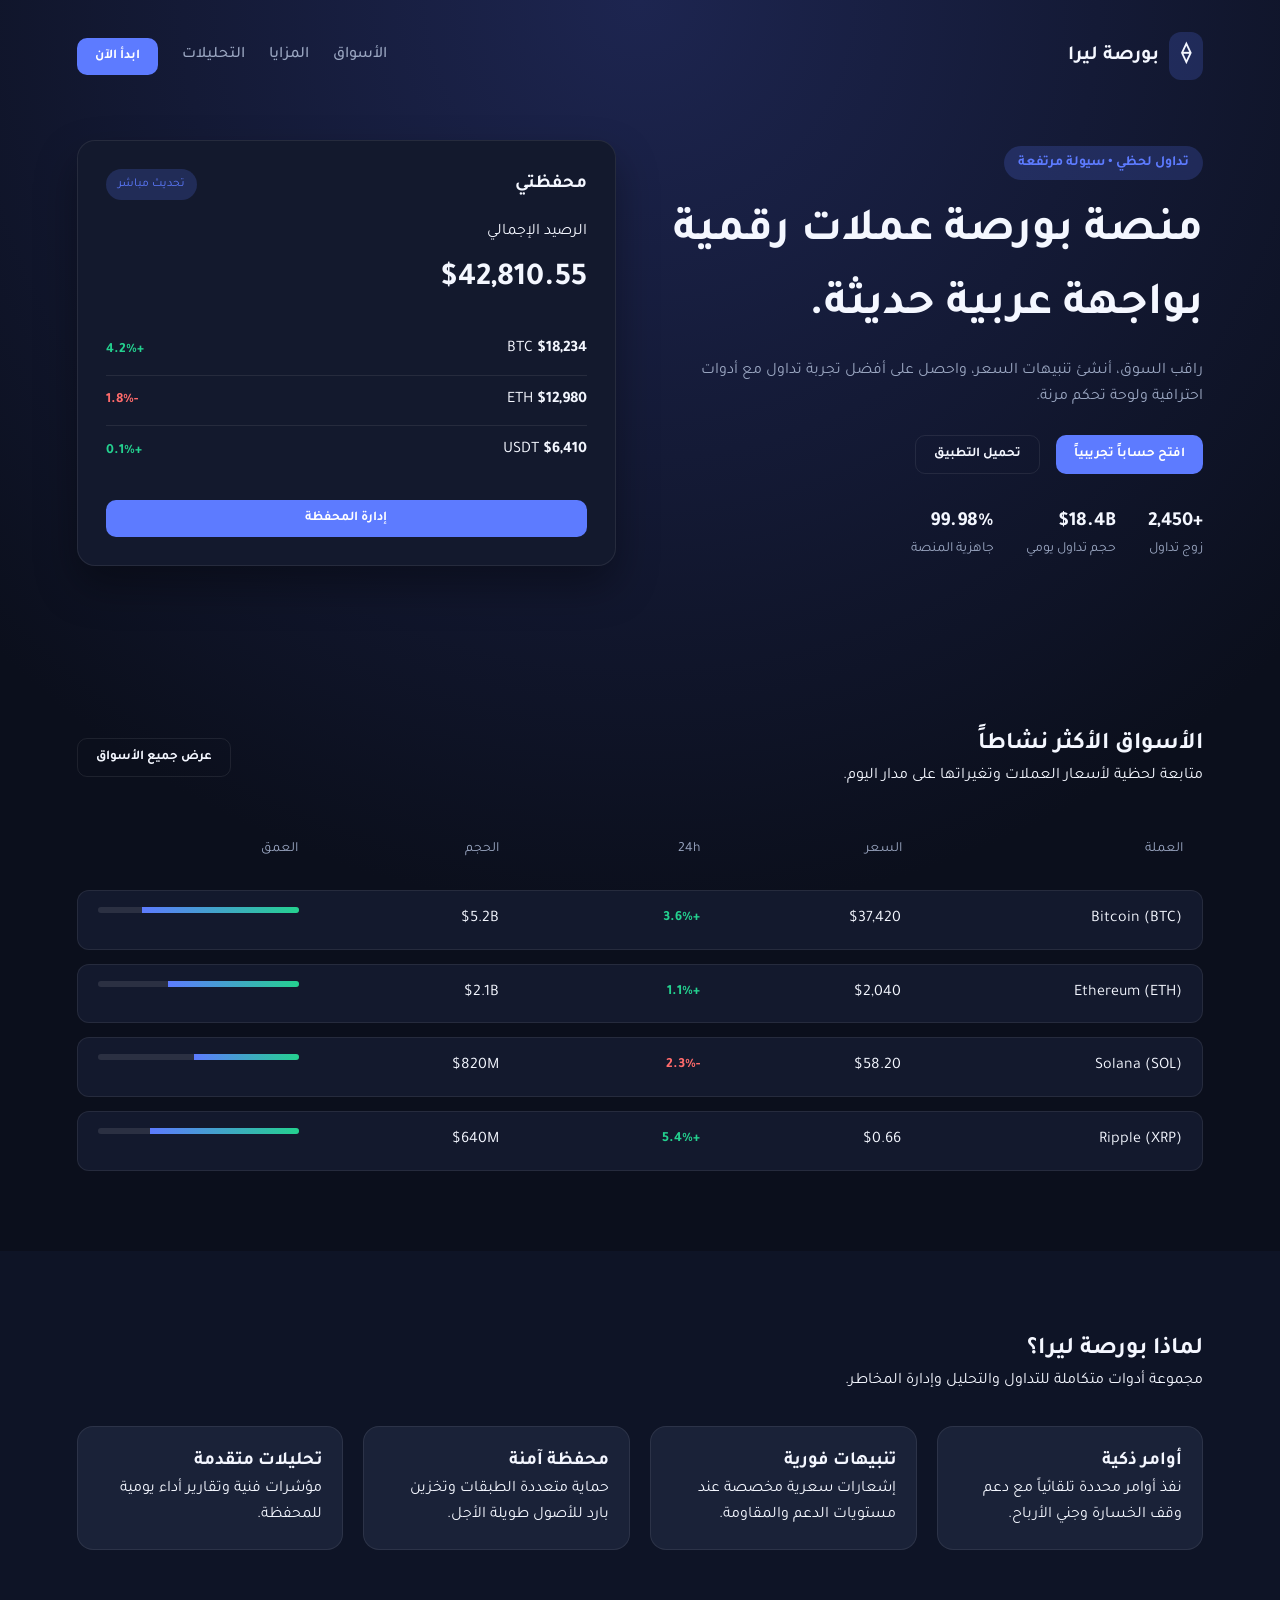
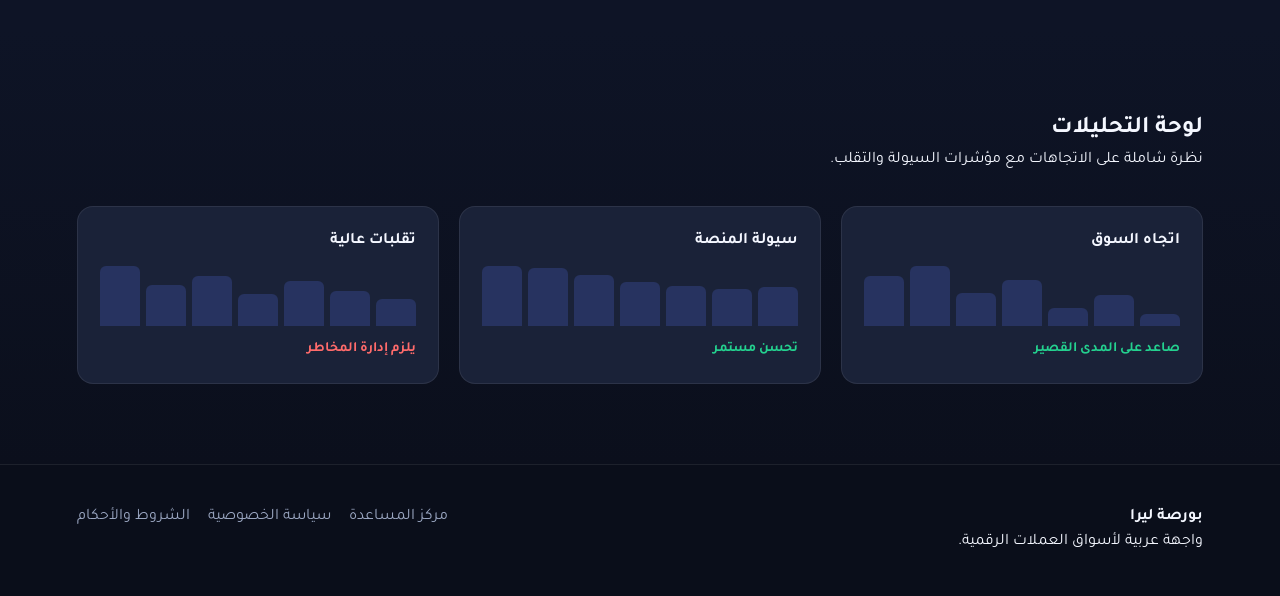
==== index.html @ a1c13f65 "Add crypto exchange landing page" ====
<!doctype html>
<html lang="ar" dir="rtl">
  <head>
    <meta charset="UTF-8" />
    <meta name="viewport" content="width=device-width, initial-scale=1.0" />
    <title>منصة بورصة العملات الرقمية</title>
    <link rel="stylesheet" href="styles.css" />
    <link rel="preconnect" href="https://fonts.googleapis.com" />
    <link rel="preconnect" href="https://fonts.gstatic.com" crossorigin />
    <link
      href="https://fonts.googleapis.com/css2?family=Tajawal:wght@400;500;700;800&display=swap"
      rel="stylesheet"
    />
  </head>
  <body>
    <header class="hero">
      <nav class="nav">
        <div class="brand">
          <span class="logo">⟠</span>
          <span>بورصة ليرا</span>
        </div>
        <div class="nav-links">
          <a href="#markets">الأسواق</a>
          <a href="#features">المزايا</a>
          <a href="#insights">التحليلات</a>
          <button class="primary">ابدأ الآن</button>
        </div>
      </nav>
      <div class="hero-content">
        <div class="hero-text">
          <span class="badge">تداول لحظي • سيولة مرتفعة</span>
          <h1>منصة بورصة عملات رقمية بواجهة عربية حديثة.</h1>
          <p>
            راقب السوق، أنشئ تنبيهات السعر، واحصل على أفضل تجربة تداول مع أدوات احترافية
            ولوحة تحكم مرنة.
          </p>
          <div class="hero-actions">
            <button class="primary">افتح حساباً تجريبياً</button>
            <button class="ghost">تحميل التطبيق</button>
          </div>
          <div class="stats">
            <div>
              <strong>+2,450</strong>
              <span>زوج تداول</span>
            </div>
            <div>
              <strong>$18.4B</strong>
              <span>حجم تداول يومي</span>
            </div>
            <div>
              <strong>99.98%</strong>
              <span>جاهزية المنصة</span>
            </div>
          </div>
        </div>
        <div class="hero-card">
          <div class="card-header">
            <h3>محفظتي</h3>
            <span class="pill">تحديث مباشر</span>
          </div>
          <div class="balance">
            <span>الرصيد الإجمالي</span>
            <h2>$42,810.55</h2>
          </div>
          <div class="asset">
            <div>
              <span>BTC</span>
              <strong>$18,234</strong>
            </div>
            <span class="trend up">+4.2%</span>
          </div>
          <div class="asset">
            <div>
              <span>ETH</span>
              <strong>$12,980</strong>
            </div>
            <span class="trend down">-1.8%</span>
          </div>
          <div class="asset">
            <div>
              <span>USDT</span>
              <strong>$6,410</strong>
            </div>
            <span class="trend up">+0.1%</span>
          </div>
          <button class="primary full">إدارة المحفظة</button>
        </div>
      </div>
    </header>

    <main>
      <section id="markets" class="section">
        <div class="section-header">
          <div>
            <h2>الأسواق الأكثر نشاطاً</h2>
            <p>متابعة لحظية لأسعار العملات وتغيراتها على مدار اليوم.</p>
          </div>
          <button class="ghost">عرض جميع الأسواق</button>
        </div>
        <div class="market-table">
          <div class="table-row head">
            <span>العملة</span>
            <span>السعر</span>
            <span>24h</span>
            <span>الحجم</span>
            <span>العمق</span>
          </div>
          <div class="table-row">
            <span>Bitcoin (BTC)</span>
            <span>$37,420</span>
            <span class="trend up">+3.6%</span>
            <span>$5.2B</span>
            <span>
              <div class="depth-bar"><div style="width: 78%"></div></div>
            </span>
          </div>
          <div class="table-row">
            <span>Ethereum (ETH)</span>
            <span>$2,040</span>
            <span class="trend up">+1.1%</span>
            <span>$2.1B</span>
            <span>
              <div class="depth-bar"><div style="width: 65%"></div></div>
            </span>
          </div>
          <div class="table-row">
            <span>Solana (SOL)</span>
            <span>$58.20</span>
            <span class="trend down">-2.3%</span>
            <span>$820M</span>
            <span>
              <div class="depth-bar"><div style="width: 52%"></div></div>
            </span>
          </div>
          <div class="table-row">
            <span>Ripple (XRP)</span>
            <span>$0.66</span>
            <span class="trend up">+5.4%</span>
            <span>$640M</span>
            <span>
              <div class="depth-bar"><div style="width: 74%"></div></div>
            </span>
          </div>
        </div>
      </section>

      <section id="features" class="section features">
        <div>
          <h2>لماذا بورصة ليرا؟</h2>
          <p>مجموعة أدوات متكاملة للتداول والتحليل وإدارة المخاطر.</p>
        </div>
        <div class="feature-grid">
          <div class="feature-card">
            <h3>أوامر ذكية</h3>
            <p>نفذ أوامر محددة تلقائياً مع دعم وقف الخسارة وجني الأرباح.</p>
          </div>
          <div class="feature-card">
            <h3>تنبيهات فورية</h3>
            <p>إشعارات سعرية مخصصة عند مستويات الدعم والمقاومة.</p>
          </div>
          <div class="feature-card">
            <h3>محفظة آمنة</h3>
            <p>حماية متعددة الطبقات وتخزين بارد للأصول طويلة الأجل.</p>
          </div>
          <div class="feature-card">
            <h3>تحليلات متقدمة</h3>
            <p>مؤشرات فنية وتقارير أداء يومية للمحفظة.</p>
          </div>
        </div>
      </section>

      <section id="insights" class="section insights">
        <div>
          <h2>لوحة التحليلات</h2>
          <p>نظرة شاملة على الاتجاهات مع مؤشرات السيولة والتقلب.</p>
        </div>
        <div class="insight-grid">
          <div class="insight-card">
            <h4>اتجاه السوق</h4>
            <div class="sparkline" data-values="12,30,18,45,32,58,49"></div>
            <span class="trend up">صاعد على المدى القصير</span>
          </div>
          <div class="insight-card">
            <h4>سيولة المنصة</h4>
            <div class="sparkline" data-values="40,38,42,46,53,60,62"></div>
            <span class="trend up">تحسن مستمر</span>
          </div>
          <div class="insight-card">
            <h4>تقلبات عالية</h4>
            <div class="sparkline" data-values="22,28,36,26,40,33,48"></div>
            <span class="trend down">يلزم إدارة المخاطر</span>
          </div>
        </div>
      </section>
    </main>

    <footer class="footer">
      <div>
        <strong>بورصة ليرا</strong>
        <p>واجهة عربية لأسواق العملات الرقمية.</p>
      </div>
      <div class="footer-links">
        <a href="#">مركز المساعدة</a>
        <a href="#">سياسة الخصوصية</a>
        <a href="#">الشروط والأحكام</a>
      </div>
    </footer>

    <script src="app.js"></script>
  </body>
</html>
---- styles.css ----
:root {
  color-scheme: light;
  --bg: #0b0f1c;
  --surface: #13192d;
  --card: #1a2238;
  --text: #f4f7ff;
  --muted: #9aa6c1;
  --accent: #5d7bff;
  --accent-soft: rgba(93, 123, 255, 0.2);
  --success: #24d18f;
  --danger: #ff6b6b;
  --border: rgba(255, 255, 255, 0.08);
}

* {
  box-sizing: border-box;
  margin: 0;
  padding: 0;
  font-family: "Tajawal", sans-serif;
}

body {
  background: radial-gradient(circle at top, #1d2550 0%, var(--bg) 40%);
  color: var(--text);
  line-height: 1.6;
}

a {
  color: inherit;
  text-decoration: none;
}

.hero {
  padding: 32px 6vw 80px;
}

.nav {
  display: flex;
  justify-content: space-between;
  align-items: center;
  margin-bottom: 60px;
}

.brand {
  display: flex;
  align-items: center;
  gap: 10px;
  font-weight: 700;
  font-size: 20px;
}

.logo {
  background: var(--accent-soft);
  padding: 8px 12px;
  border-radius: 12px;
}

.nav-links {
  display: flex;
  align-items: center;
  gap: 24px;
  font-weight: 500;
}

.nav-links a {
  color: var(--muted);
}

.primary,
.ghost {
  border: none;
  padding: 10px 18px;
  border-radius: 10px;
  font-weight: 600;
  cursor: pointer;
}

.primary {
  background: var(--accent);
  color: white;
}

.ghost {
  background: transparent;
  color: var(--text);
  border: 1px solid var(--border);
}

.hero-content {
  display: grid;
  grid-template-columns: repeat(auto-fit, minmax(280px, 1fr));
  gap: 48px;
  align-items: center;
}

.hero-text h1 {
  font-size: clamp(28px, 4vw, 46px);
  margin: 16px 0;
}

.hero-text p {
  color: var(--muted);
  margin-bottom: 24px;
}

.badge {
  display: inline-flex;
  padding: 6px 14px;
  border-radius: 999px;
  background: var(--accent-soft);
  color: var(--accent);
  font-weight: 600;
  font-size: 14px;
}

.hero-actions {
  display: flex;
  gap: 16px;
  flex-wrap: wrap;
}

.stats {
  margin-top: 32px;
  display: flex;
  gap: 32px;
  flex-wrap: wrap;
}

.stats div {
  display: flex;
  flex-direction: column;
}

.stats strong {
  font-size: 20px;
}

.stats span {
  color: var(--muted);
  font-size: 14px;
}

.hero-card {
  background: var(--surface);
  padding: 28px;
  border-radius: 18px;
  box-shadow: 0 20px 40px rgba(0, 0, 0, 0.35);
  border: 1px solid var(--border);
}

.card-header {
  display: flex;
  justify-content: space-between;
  align-items: center;
  margin-bottom: 20px;
}

.pill {
  background: var(--accent-soft);
  color: var(--accent);
  padding: 6px 12px;
  border-radius: 999px;
  font-size: 12px;
}

.balance h2 {
  margin: 8px 0 20px;
  font-size: 32px;
}

.asset {
  display: flex;
  justify-content: space-between;
  align-items: center;
  padding: 12px 0;
  border-bottom: 1px solid var(--border);
}

.asset:last-of-type {
  border-bottom: none;
  margin-bottom: 16px;
}

.trend {
  font-weight: 600;
  font-size: 14px;
}

.trend.up {
  color: var(--success);
}

.trend.down {
  color: var(--danger);
}

.full {
  width: 100%;
  margin-top: 8px;
}

.section {
  padding: 80px 6vw;
}

.section-header {
  display: flex;
  justify-content: space-between;
  align-items: center;
  gap: 24px;
  margin-bottom: 32px;
  flex-wrap: wrap;
}

.market-table {
  display: flex;
  flex-direction: column;
  gap: 14px;
}

.table-row {
  display: grid;
  grid-template-columns: 1.4fr repeat(4, 1fr);
  padding: 16px 20px;
  border-radius: 12px;
  background: var(--surface);
  border: 1px solid var(--border);
}

.table-row.head {
  background: transparent;
  border: none;
  color: var(--muted);
  font-size: 14px;
}

.depth-bar {
  width: 100%;
  height: 6px;
  background: rgba(255, 255, 255, 0.1);
  border-radius: 999px;
  overflow: hidden;
}

.depth-bar div {
  height: 100%;
  background: linear-gradient(90deg, var(--accent), #24d18f);
}

.features {
  background: #0e1426;
}

.feature-grid {
  display: grid;
  grid-template-columns: repeat(auto-fit, minmax(220px, 1fr));
  gap: 20px;
  margin-top: 32px;
}

.feature-card {
  background: var(--card);
  padding: 20px;
  border-radius: 16px;
  border: 1px solid var(--border);
}

.insights {
  background: linear-gradient(180deg, #0e1426 0%, #0b0f1c 100%);
}

.insight-grid {
  display: grid;
  grid-template-columns: repeat(auto-fit, minmax(220px, 1fr));
  gap: 20px;
  margin-top: 32px;
}

.insight-card {
  background: var(--card);
  padding: 22px;
  border-radius: 16px;
  border: 1px solid var(--border);
  display: flex;
  flex-direction: column;
  gap: 12px;
}

.sparkline {
  display: flex;
  align-items: flex-end;
  gap: 6px;
  height: 60px;
}

.sparkline span {
  flex: 1;
  border-radius: 6px 6px 0 0;
  background: var(--accent-soft);
}

.footer {
  padding: 40px 6vw;
  border-top: 1px solid var(--border);
  display: flex;
  justify-content: space-between;
  flex-wrap: wrap;
  gap: 24px;
  background: #0a0e1a;
}

.footer-links {
  display: flex;
  gap: 18px;
  color: var(--muted);
}

@media (max-width: 768px) {
  .nav {
    flex-direction: column;
    gap: 20px;
  }

  .nav-links {
    flex-wrap: wrap;
    justify-content: center;
  }

  .table-row {
    grid-template-columns: 1.2fr 1fr 0.8fr;
    row-gap: 8px;
  }

  .table-row span:nth-child(4),
  .table-row span:nth-child(5) {
    display: none;
  }
}
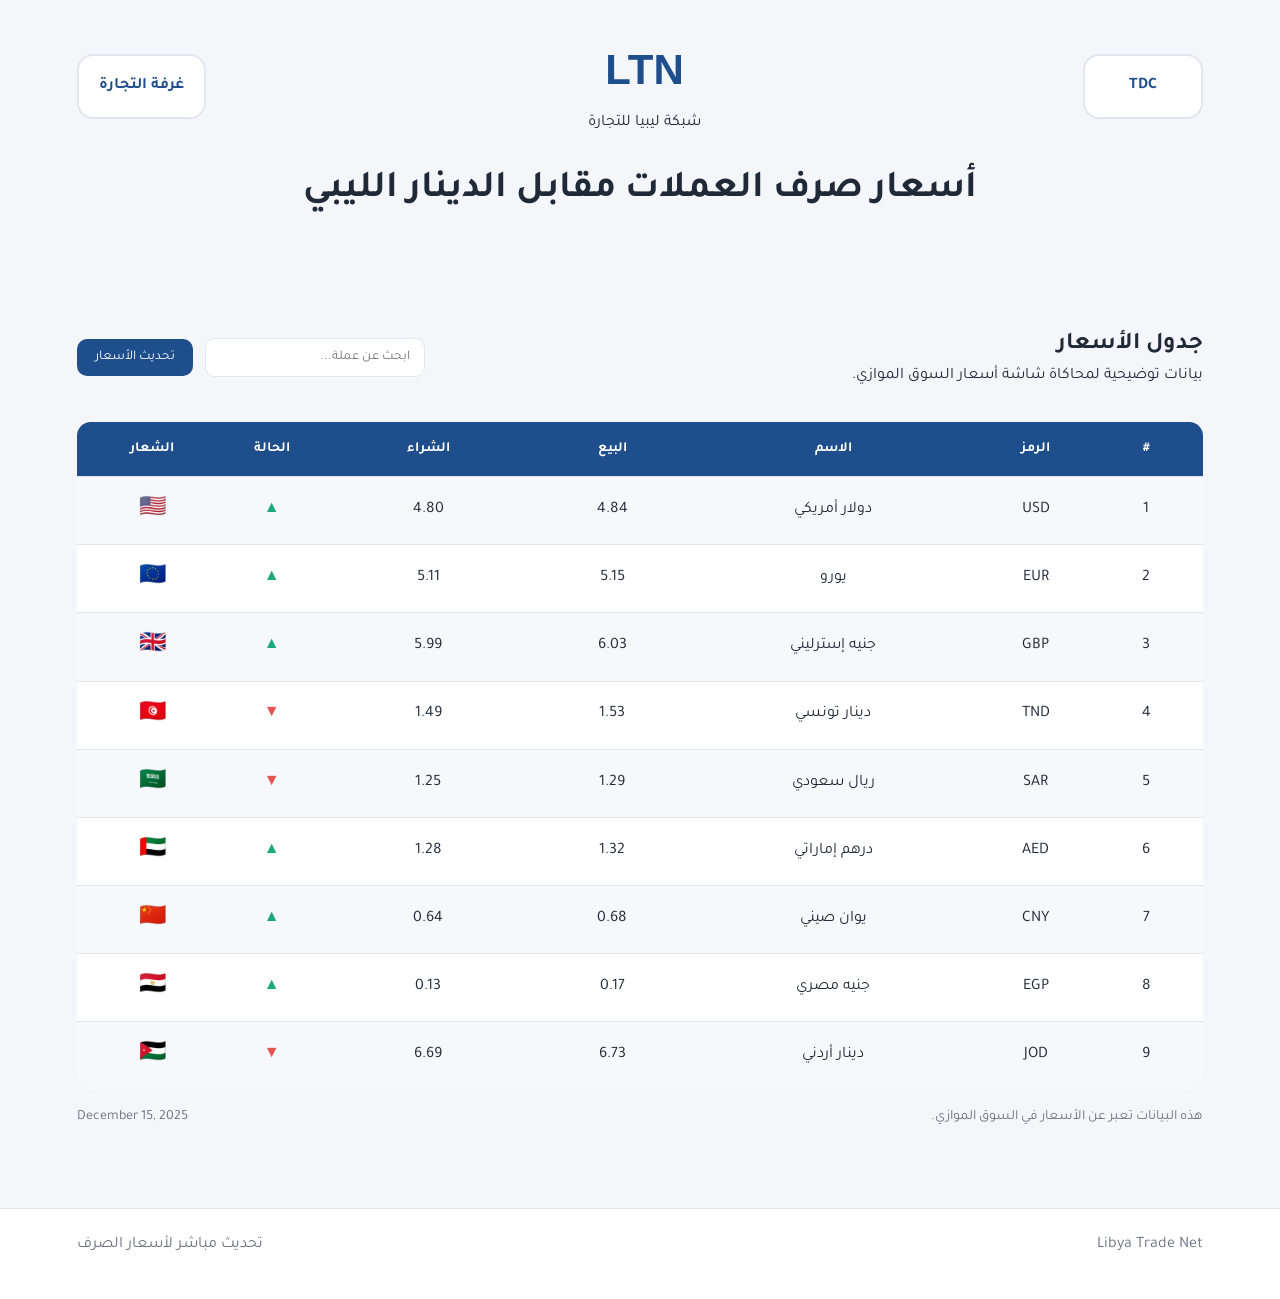
==== commit 35bc4791: "Restyle FX table to match reference layout" ====
--- a/index.html
+++ b/index.html
@@ -3,7 +3,7 @@
   <head>
     <meta charset="UTF-8" />
     <meta name="viewport" content="width=device-width, initial-scale=1.0" />
-    <title>منصة بورصة العملات الرقمية</title>
+    <title>أسعار صرف العملات مقابل الدينار الليبي</title>
     <link rel="stylesheet" href="styles.css" />
     <link rel="preconnect" href="https://fonts.googleapis.com" />
     <link rel="preconnect" href="https://fonts.gstatic.com" crossorigin />
@@ -14,196 +14,131 @@
   </head>
   <body>
     <header class="hero">
-      <nav class="nav">
-        <div class="brand">
-          <span class="logo">⟠</span>
-          <span>بورصة ليرا</span>
+      <div class="brand-row">
+        <div class="brand-logo">TDC</div>
+        <div class="brand-center">
+          <div class="brand-mark">LTN</div>
+          <span>شبكة ليبيا للتجارة</span>
         </div>
-        <div class="nav-links">
-          <a href="#markets">الأسواق</a>
-          <a href="#features">المزايا</a>
-          <a href="#insights">التحليلات</a>
-          <button class="primary">ابدأ الآن</button>
-        </div>
-      </nav>
-      <div class="hero-content">
-        <div class="hero-text">
-          <span class="badge">تداول لحظي • سيولة مرتفعة</span>
-          <h1>منصة بورصة عملات رقمية بواجهة عربية حديثة.</h1>
-          <p>
-            راقب السوق، أنشئ تنبيهات السعر، واحصل على أفضل تجربة تداول مع أدوات احترافية
-            ولوحة تحكم مرنة.
-          </p>
-          <div class="hero-actions">
-            <button class="primary">افتح حساباً تجريبياً</button>
-            <button class="ghost">تحميل التطبيق</button>
-          </div>
-          <div class="stats">
-            <div>
-              <strong>+2,450</strong>
-              <span>زوج تداول</span>
-            </div>
-            <div>
-              <strong>$18.4B</strong>
-              <span>حجم تداول يومي</span>
-            </div>
-            <div>
-              <strong>99.98%</strong>
-              <span>جاهزية المنصة</span>
-            </div>
-          </div>
-        </div>
-        <div class="hero-card">
-          <div class="card-header">
-            <h3>محفظتي</h3>
-            <span class="pill">تحديث مباشر</span>
-          </div>
-          <div class="balance">
-            <span>الرصيد الإجمالي</span>
-            <h2>$42,810.55</h2>
-          </div>
-          <div class="asset">
-            <div>
-              <span>BTC</span>
-              <strong>$18,234</strong>
-            </div>
-            <span class="trend up">+4.2%</span>
-          </div>
-          <div class="asset">
-            <div>
-              <span>ETH</span>
-              <strong>$12,980</strong>
-            </div>
-            <span class="trend down">-1.8%</span>
-          </div>
-          <div class="asset">
-            <div>
-              <span>USDT</span>
-              <strong>$6,410</strong>
-            </div>
-            <span class="trend up">+0.1%</span>
-          </div>
-          <button class="primary full">إدارة المحفظة</button>
-        </div>
+        <div class="brand-seal">غرفة التجارة</div>
       </div>
+      <h1>أسعار صرف العملات مقابل الدينار الليبي</h1>
     </header>
 
     <main>
       <section id="markets" class="section">
         <div class="section-header">
           <div>
-            <h2>الأسواق الأكثر نشاطاً</h2>
-            <p>متابعة لحظية لأسعار العملات وتغيراتها على مدار اليوم.</p>
+            <h2>جدول الأسعار</h2>
+            <p>بيانات توضيحية لمحاكاة شاشة أسعار السوق الموازي.</p>
           </div>
-          <button class="ghost">عرض جميع الأسواق</button>
-        </div>
-        <div class="market-table">
-          <div class="table-row head">
-            <span>العملة</span>
-            <span>السعر</span>
-            <span>24h</span>
-            <span>الحجم</span>
-            <span>العمق</span>
-          </div>
-          <div class="table-row">
-            <span>Bitcoin (BTC)</span>
-            <span>$37,420</span>
-            <span class="trend up">+3.6%</span>
-            <span>$5.2B</span>
-            <span>
-              <div class="depth-bar"><div style="width: 78%"></div></div>
-            </span>
-          </div>
-          <div class="table-row">
-            <span>Ethereum (ETH)</span>
-            <span>$2,040</span>
-            <span class="trend up">+1.1%</span>
-            <span>$2.1B</span>
-            <span>
-              <div class="depth-bar"><div style="width: 65%"></div></div>
-            </span>
-          </div>
-          <div class="table-row">
-            <span>Solana (SOL)</span>
-            <span>$58.20</span>
-            <span class="trend down">-2.3%</span>
-            <span>$820M</span>
-            <span>
-              <div class="depth-bar"><div style="width: 52%"></div></div>
-            </span>
-          </div>
-          <div class="table-row">
-            <span>Ripple (XRP)</span>
-            <span>$0.66</span>
-            <span class="trend up">+5.4%</span>
-            <span>$640M</span>
-            <span>
-              <div class="depth-bar"><div style="width: 74%"></div></div>
-            </span>
+          <div class="controls">
+            <input id="rateSearch" type="search" placeholder="ابحث عن عملة..." />
+            <button id="refreshRates" class="ghost">تحديث الأسعار</button>
           </div>
         </div>
-      </section>
-
-      <section id="features" class="section features">
-        <div>
-          <h2>لماذا بورصة ليرا؟</h2>
-          <p>مجموعة أدوات متكاملة للتداول والتحليل وإدارة المخاطر.</p>
-        </div>
-        <div class="feature-grid">
-          <div class="feature-card">
-            <h3>أوامر ذكية</h3>
-            <p>نفذ أوامر محددة تلقائياً مع دعم وقف الخسارة وجني الأرباح.</p>
+        <div class="market-table" id="rateTable">
+          <div class="table-row head">
+            <span>#</span>
+            <span>الرمز</span>
+            <span>الاسم</span>
+            <span>البيع</span>
+            <span>الشراء</span>
+            <span>الحالة</span>
+            <span>الشعار</span>
           </div>
-          <div class="feature-card">
-            <h3>تنبيهات فورية</h3>
-            <p>إشعارات سعرية مخصصة عند مستويات الدعم والمقاومة.</p>
+          <div class="table-row rate-row" data-code="USD">
+            <span>1</span>
+            <span>USD</span>
+            <span>دولار أمريكي</span>
+            <span class="ask">4.84</span>
+            <span class="bid">4.80</span>
+            <span class="trend up">▲</span>
+            <span class="flag">🇺🇸</span>
           </div>
-          <div class="feature-card">
-            <h3>محفظة آمنة</h3>
-            <p>حماية متعددة الطبقات وتخزين بارد للأصول طويلة الأجل.</p>
+          <div class="table-row rate-row" data-code="EUR">
+            <span>2</span>
+            <span>EUR</span>
+            <span>يورو</span>
+            <span class="ask">5.18</span>
+            <span class="bid">5.12</span>
+            <span class="trend down">▼</span>
+            <span class="flag">🇪🇺</span>
           </div>
-          <div class="feature-card">
-            <h3>تحليلات متقدمة</h3>
-            <p>مؤشرات فنية وتقارير أداء يومية للمحفظة.</p>
+          <div class="table-row rate-row" data-code="GBP">
+            <span>3</span>
+            <span>GBP</span>
+            <span>جنيه إسترليني</span>
+            <span class="ask">6.05</span>
+            <span class="bid">5.98</span>
+            <span class="trend down">▼</span>
+            <span class="flag">🇬🇧</span>
+          </div>
+          <div class="table-row rate-row" data-code="TND">
+            <span>4</span>
+            <span>TND</span>
+            <span>دينار تونسي</span>
+            <span class="ask">1.53</span>
+            <span class="bid">1.51</span>
+            <span class="trend stable">—</span>
+            <span class="flag">🇹🇳</span>
+          </div>
+          <div class="table-row rate-row" data-code="SAR">
+            <span>5</span>
+            <span>SAR</span>
+            <span>ريال سعودي</span>
+            <span class="ask">1.29</span>
+            <span class="bid">1.27</span>
+            <span class="trend up">▲</span>
+            <span class="flag">🇸🇦</span>
+          </div>
+          <div class="table-row rate-row" data-code="AED">
+            <span>6</span>
+            <span>AED</span>
+            <span>درهم إماراتي</span>
+            <span class="ask">1.32</span>
+            <span class="bid">1.30</span>
+            <span class="trend down">▼</span>
+            <span class="flag">🇦🇪</span>
+          </div>
+          <div class="table-row rate-row" data-code="CNY">
+            <span>7</span>
+            <span>CNY</span>
+            <span>يوان صيني</span>
+            <span class="ask">0.68</span>
+            <span class="bid">0.66</span>
+            <span class="trend up">▲</span>
+            <span class="flag">🇨🇳</span>
+          </div>
+          <div class="table-row rate-row" data-code="EGP">
+            <span>8</span>
+            <span>EGP</span>
+            <span>جنيه مصري</span>
+            <span class="ask">0.16</span>
+            <span class="bid">0.15</span>
+            <span class="trend down">▼</span>
+            <span class="flag">🇪🇬</span>
+          </div>
+          <div class="table-row rate-row" data-code="JOD">
+            <span>9</span>
+            <span>JOD</span>
+            <span>دينار أردني</span>
+            <span class="ask">6.84</span>
+            <span class="bid">6.75</span>
+            <span class="trend stable">—</span>
+            <span class="flag">🇯🇴</span>
           </div>
         </div>
-      </section>
-
-      <section id="insights" class="section insights">
-        <div>
-          <h2>لوحة التحليلات</h2>
-          <p>نظرة شاملة على الاتجاهات مع مؤشرات السيولة والتقلب.</p>
-        </div>
-        <div class="insight-grid">
-          <div class="insight-card">
-            <h4>اتجاه السوق</h4>
-            <div class="sparkline" data-values="12,30,18,45,32,58,49"></div>
-            <span class="trend up">صاعد على المدى القصير</span>
-          </div>
-          <div class="insight-card">
-            <h4>سيولة المنصة</h4>
-            <div class="sparkline" data-values="40,38,42,46,53,60,62"></div>
-            <span class="trend up">تحسن مستمر</span>
-          </div>
-          <div class="insight-card">
-            <h4>تقلبات عالية</h4>
-            <div class="sparkline" data-values="22,28,36,26,40,33,48"></div>
-            <span class="trend down">يلزم إدارة المخاطر</span>
-          </div>
+        <div class="table-footer">
+          <span>هذه البيانات تعبر عن الأسعار في السوق الموازي.</span>
+          <span class="date">December 15, 2025</span>
         </div>
       </section>
     </main>
 
     <footer class="footer">
-      <div>
-        <strong>بورصة ليرا</strong>
-        <p>واجهة عربية لأسواق العملات الرقمية.</p>
-      </div>
-      <div class="footer-links">
-        <a href="#">مركز المساعدة</a>
-        <a href="#">سياسة الخصوصية</a>
-        <a href="#">الشروط والأحكام</a>
-      </div>
+      <span>Libya Trade Net</span>
+      <span>تحديث مباشر لأسعار الصرف</span>
     </footer>
 
     <script src="app.js"></script>
--- a/styles.css
+++ b/styles.css
@@ -1,15 +1,15 @@
-:root {
+ :root {
   color-scheme: light;
-  --bg: #0b0f1c;
-  --surface: #13192d;
-  --card: #1a2238;
-  --text: #f4f7ff;
-  --muted: #9aa6c1;
-  --accent: #5d7bff;
-  --accent-soft: rgba(93, 123, 255, 0.2);
-  --success: #24d18f;
-  --danger: #ff6b6b;
-  --border: rgba(255, 255, 255, 0.08);
+  --bg: #f4f6fa;
+  --surface: #ffffff;
+  --card: #f0f2f6;
+  --text: #1f2937;
+  --muted: #6b7280;
+  --accent: #1f4e8c;
+  --accent-soft: #e6ecf5;
+  --success: #1ea97c;
+  --danger: #e55353;
+  --border: #e3e6ee;
 }
 
 * {
@@ -20,7 +20,7 @@
 }
 
 body {
-  background: radial-gradient(circle at top, #1d2550 0%, var(--bg) 40%);
+  background: var(--bg);
   color: var(--text);
   line-height: 1.6;
 }
@@ -31,308 +31,175 @@
 }
 
 .hero {
-  padding: 32px 6vw 80px;
-}
-
-.nav {
-  display: flex;
-  justify-content: space-between;
-  align-items: center;
-  margin-bottom: 60px;
-}
-
-.brand {
-  display: flex;
-  align-items: center;
-  gap: 10px;
+  padding: 36px 6vw 24px;
+  text-align: center;
+}
+
+.brand-row {
+  display: flex;
+  justify-content: space-between;
+  align-items: center;
+  gap: 16px;
+  margin-bottom: 24px;
+}
+
+.brand-logo,
+.brand-seal {
+  background: var(--surface);
+  border: 2px solid var(--border);
+  padding: 18px 20px;
+  border-radius: 16px;
   font-weight: 700;
-  font-size: 20px;
-}
-
-.logo {
-  background: var(--accent-soft);
-  padding: 8px 12px;
-  border-radius: 12px;
-}
-
-.nav-links {
-  display: flex;
+  color: var(--accent);
+  min-width: 120px;
+}
+
+.brand-center {
+  display: flex;
+  flex-direction: column;
+  align-items: center;
+  gap: 8px;
+}
+
+.brand-mark {
+  font-size: 42px;
+  font-weight: 800;
+  color: var(--accent);
+}
+
+.hero h1 {
+  font-size: clamp(26px, 3.5vw, 38px);
+  margin-top: 12px;
+}
+
+.section {
+  padding: 80px 6vw;
+}
+
+.section-header {
+  display: flex;
+  justify-content: space-between;
   align-items: center;
   gap: 24px;
-  font-weight: 500;
-}
-
-.nav-links a {
-  color: var(--muted);
-}
-
-.primary,
+  margin-bottom: 32px;
+  flex-wrap: wrap;
+}
+
+.controls {
+  display: flex;
+  gap: 12px;
+  flex-wrap: wrap;
+  align-items: center;
+}
+
+.controls input {
+  background: var(--surface);
+  border: 1px solid var(--border);
+  color: var(--text);
+  padding: 10px 14px;
+  border-radius: 10px;
+  min-width: 220px;
+}
+
 .ghost {
+  background: var(--accent);
+  color: #fff;
   border: none;
   padding: 10px 18px;
   border-radius: 10px;
-  font-weight: 600;
   cursor: pointer;
 }
 
-.primary {
+.market-table {
+  display: grid;
+  gap: 1px;
+  background: var(--border);
+  border-radius: 14px;
+  overflow: hidden;
+}
+
+.table-row {
+  display: grid;
+  grid-template-columns: 0.4fr 0.8fr 1.4fr 1fr 1fr 0.7fr 0.6fr;
+  padding: 16px 20px;
+  background: var(--surface);
+  align-items: center;
+  text-align: center;
+}
+
+.rate-row {
+  transition: background 0.2s ease;
+}
+
+.rate-row:nth-child(even) {
+  background: #f7f8fb;
+}
+
+.rate-row.updated {
+  background: #eef6ff;
+}
+
+.table-row.head {
   background: var(--accent);
-  color: white;
-}
-
-.ghost {
-  background: transparent;
-  color: var(--text);
-  border: 1px solid var(--border);
-}
-
-.hero-content {
-  display: grid;
-  grid-template-columns: repeat(auto-fit, minmax(280px, 1fr));
-  gap: 48px;
-  align-items: center;
-}
-
-.hero-text h1 {
-  font-size: clamp(28px, 4vw, 46px);
-  margin: 16px 0;
-}
-
-.hero-text p {
-  color: var(--muted);
-  margin-bottom: 24px;
-}
-
-.badge {
-  display: inline-flex;
-  padding: 6px 14px;
-  border-radius: 999px;
-  background: var(--accent-soft);
-  color: var(--accent);
+  color: #fff;
   font-weight: 600;
   font-size: 14px;
 }
 
-.hero-actions {
-  display: flex;
-  gap: 16px;
-  flex-wrap: wrap;
-}
-
-.stats {
-  margin-top: 32px;
-  display: flex;
-  gap: 32px;
-  flex-wrap: wrap;
-}
-
-.stats div {
-  display: flex;
-  flex-direction: column;
-}
-
-.stats strong {
-  font-size: 20px;
-}
-
-.stats span {
+.flag {
+  font-size: 22px;
+}
+
+.trend {
+  font-weight: 700;
+}
+
+.trend.up {
+  color: var(--success);
+}
+
+.trend.down {
+  color: var(--danger);
+}
+
+.trend.stable {
+  color: var(--muted);
+}
+
+.table-footer {
+  display: flex;
+  justify-content: space-between;
+  align-items: center;
+  margin-top: 16px;
   color: var(--muted);
   font-size: 14px;
 }
 
-.hero-card {
-  background: var(--surface);
-  padding: 28px;
-  border-radius: 18px;
-  box-shadow: 0 20px 40px rgba(0, 0, 0, 0.35);
-  border: 1px solid var(--border);
-}
-
-.card-header {
-  display: flex;
-  justify-content: space-between;
-  align-items: center;
-  margin-bottom: 20px;
-}
-
-.pill {
-  background: var(--accent-soft);
-  color: var(--accent);
-  padding: 6px 12px;
-  border-radius: 999px;
-  font-size: 12px;
-}
-
-.balance h2 {
-  margin: 8px 0 20px;
-  font-size: 32px;
-}
-
-.asset {
-  display: flex;
-  justify-content: space-between;
-  align-items: center;
-  padding: 12px 0;
-  border-bottom: 1px solid var(--border);
-}
-
-.asset:last-of-type {
-  border-bottom: none;
-  margin-bottom: 16px;
-}
-
-.trend {
-  font-weight: 600;
-  font-size: 14px;
-}
-
-.trend.up {
-  color: var(--success);
-}
-
-.trend.down {
-  color: var(--danger);
-}
-
-.full {
-  width: 100%;
-  margin-top: 8px;
-}
-
-.section {
-  padding: 80px 6vw;
-}
-
-.section-header {
-  display: flex;
-  justify-content: space-between;
-  align-items: center;
-  gap: 24px;
-  margin-bottom: 32px;
-  flex-wrap: wrap;
-}
-
-.market-table {
-  display: flex;
-  flex-direction: column;
-  gap: 14px;
-}
-
-.table-row {
-  display: grid;
-  grid-template-columns: 1.4fr repeat(4, 1fr);
-  padding: 16px 20px;
-  border-radius: 12px;
-  background: var(--surface);
-  border: 1px solid var(--border);
-}
-
-.table-row.head {
-  background: transparent;
-  border: none;
+.footer {
+  padding: 24px 6vw 40px;
+  display: flex;
+  justify-content: space-between;
   color: var(--muted);
-  font-size: 14px;
-}
-
-.depth-bar {
-  width: 100%;
-  height: 6px;
-  background: rgba(255, 255, 255, 0.1);
-  border-radius: 999px;
-  overflow: hidden;
-}
-
-.depth-bar div {
-  height: 100%;
-  background: linear-gradient(90deg, var(--accent), #24d18f);
-}
-
-.features {
-  background: #0e1426;
-}
-
-.feature-grid {
-  display: grid;
-  grid-template-columns: repeat(auto-fit, minmax(220px, 1fr));
-  gap: 20px;
-  margin-top: 32px;
-}
-
-.feature-card {
-  background: var(--card);
-  padding: 20px;
-  border-radius: 16px;
-  border: 1px solid var(--border);
-}
-
-.insights {
-  background: linear-gradient(180deg, #0e1426 0%, #0b0f1c 100%);
-}
-
-.insight-grid {
-  display: grid;
-  grid-template-columns: repeat(auto-fit, minmax(220px, 1fr));
-  gap: 20px;
-  margin-top: 32px;
-}
-
-.insight-card {
-  background: var(--card);
-  padding: 22px;
-  border-radius: 16px;
-  border: 1px solid var(--border);
-  display: flex;
-  flex-direction: column;
-  gap: 12px;
-}
-
-.sparkline {
-  display: flex;
-  align-items: flex-end;
-  gap: 6px;
-  height: 60px;
-}
-
-.sparkline span {
-  flex: 1;
-  border-radius: 6px 6px 0 0;
-  background: var(--accent-soft);
-}
-
-.footer {
-  padding: 40px 6vw;
   border-top: 1px solid var(--border);
-  display: flex;
-  justify-content: space-between;
-  flex-wrap: wrap;
-  gap: 24px;
-  background: #0a0e1a;
-}
-
-.footer-links {
-  display: flex;
-  gap: 18px;
-  color: var(--muted);
+  background: var(--surface);
 }
 
 @media (max-width: 768px) {
-  .nav {
+  .brand-row {
     flex-direction: column;
-    gap: 20px;
-  }
-
-  .nav-links {
-    flex-wrap: wrap;
-    justify-content: center;
   }
 
   .table-row {
-    grid-template-columns: 1.2fr 1fr 0.8fr;
-    row-gap: 8px;
-  }
-
-  .table-row span:nth-child(4),
-  .table-row span:nth-child(5) {
+    grid-template-columns: repeat(3, 1fr);
+    row-gap: 10px;
+  }
+
+  .table-row span:nth-child(n + 5) {
     display: none;
   }
-}
+
+  .table-footer {
+    flex-direction: column;
+    gap: 8px;
+  }
+}
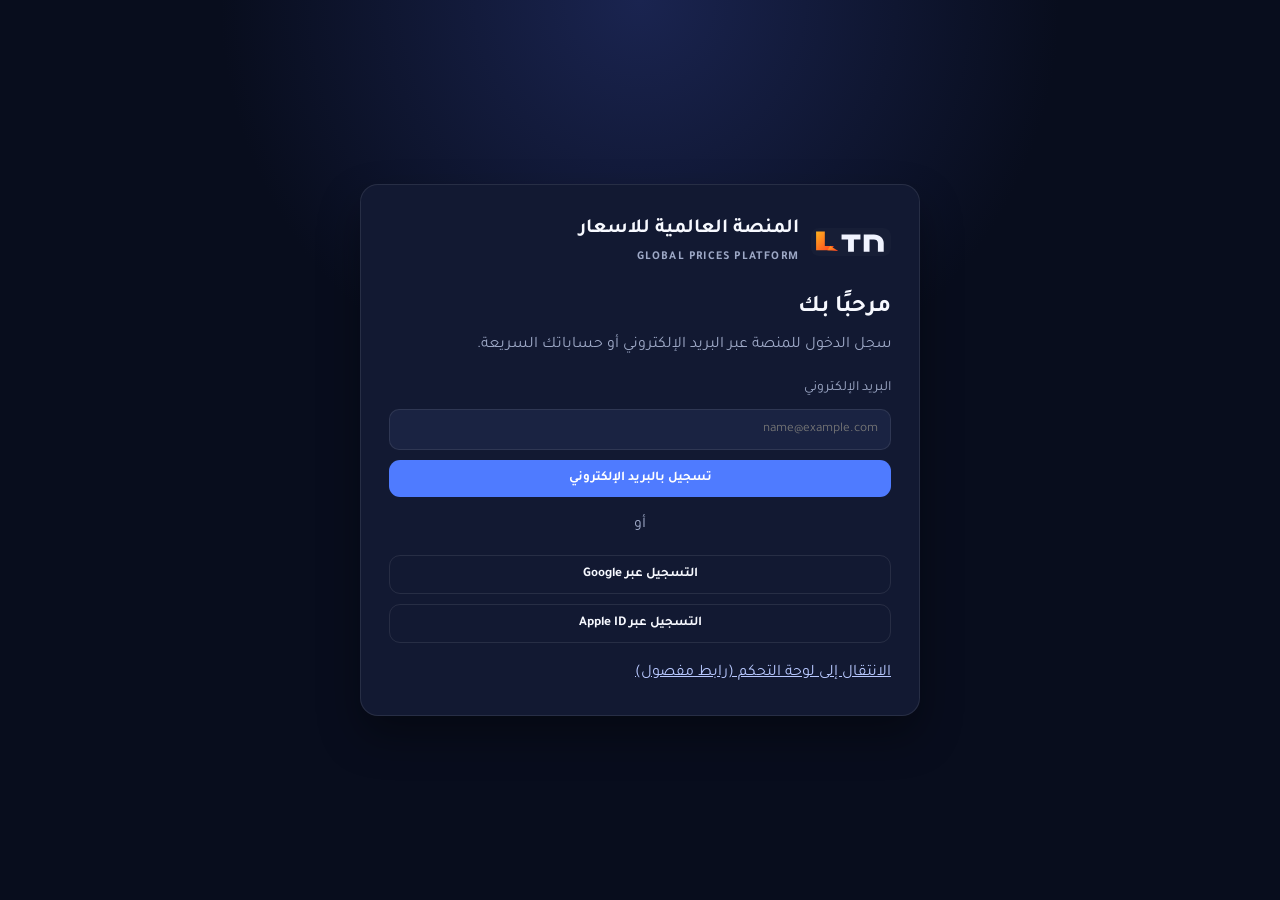
==== commit 8ba87ea6: "Split auth platform and dashboard into separate routes" ====
--- a/index.html
+++ b/index.html
@@ -3,7 +3,7 @@
   <head>
     <meta charset="UTF-8" />
     <meta name="viewport" content="width=device-width, initial-scale=1.0" />
-    <title>أسعار صرف العملات مقابل الدينار الليبي</title>
+    <title>المنصة العالمية للاسعار - التسجيل</title>
     <link rel="stylesheet" href="styles.css" />
     <link rel="preconnect" href="https://fonts.googleapis.com" />
     <link rel="preconnect" href="https://fonts.gstatic.com" crossorigin />
@@ -13,134 +13,34 @@
     />
   </head>
   <body>
-    <header class="hero">
-      <div class="brand-row">
-        <div class="brand-logo">TDC</div>
-        <div class="brand-center">
-          <div class="brand-mark">LTN</div>
-          <span>شبكة ليبيا للتجارة</span>
-        </div>
-        <div class="brand-seal">غرفة التجارة</div>
-      </div>
-      <h1>أسعار صرف العملات مقابل الدينار الليبي</h1>
-    </header>
-
-    <main>
-      <section id="markets" class="section">
-        <div class="section-header">
+    <main class="auth-page">
+      <section class="auth-card">
+        <div class="brand auth-brand">
+          <img src="assets/ltn-logo.svg" alt="شعار شبكة ليبيا للتجارة" class="brand-logo" />
           <div>
-            <h2>جدول الأسعار</h2>
-            <p>بيانات توضيحية لمحاكاة شاشة أسعار السوق الموازي.</p>
-          </div>
-          <div class="controls">
-            <input id="rateSearch" type="search" placeholder="ابحث عن عملة..." />
-            <button id="refreshRates" class="ghost">تحديث الأسعار</button>
+            <span class="brand-title">المنصة العالمية للاسعار</span>
+            <small>GLOBAL PRICES PLATFORM</small>
           </div>
         </div>
-        <div class="market-table" id="rateTable">
-          <div class="table-row head">
-            <span>#</span>
-            <span>الرمز</span>
-            <span>الاسم</span>
-            <span>البيع</span>
-            <span>الشراء</span>
-            <span>الحالة</span>
-            <span>الشعار</span>
-          </div>
-          <div class="table-row rate-row" data-code="USD">
-            <span>1</span>
-            <span>USD</span>
-            <span>دولار أمريكي</span>
-            <span class="ask">4.84</span>
-            <span class="bid">4.80</span>
-            <span class="trend up">▲</span>
-            <span class="flag">🇺🇸</span>
-          </div>
-          <div class="table-row rate-row" data-code="EUR">
-            <span>2</span>
-            <span>EUR</span>
-            <span>يورو</span>
-            <span class="ask">5.18</span>
-            <span class="bid">5.12</span>
-            <span class="trend down">▼</span>
-            <span class="flag">🇪🇺</span>
-          </div>
-          <div class="table-row rate-row" data-code="GBP">
-            <span>3</span>
-            <span>GBP</span>
-            <span>جنيه إسترليني</span>
-            <span class="ask">6.05</span>
-            <span class="bid">5.98</span>
-            <span class="trend down">▼</span>
-            <span class="flag">🇬🇧</span>
-          </div>
-          <div class="table-row rate-row" data-code="TND">
-            <span>4</span>
-            <span>TND</span>
-            <span>دينار تونسي</span>
-            <span class="ask">1.53</span>
-            <span class="bid">1.51</span>
-            <span class="trend stable">—</span>
-            <span class="flag">🇹🇳</span>
-          </div>
-          <div class="table-row rate-row" data-code="SAR">
-            <span>5</span>
-            <span>SAR</span>
-            <span>ريال سعودي</span>
-            <span class="ask">1.29</span>
-            <span class="bid">1.27</span>
-            <span class="trend up">▲</span>
-            <span class="flag">🇸🇦</span>
-          </div>
-          <div class="table-row rate-row" data-code="AED">
-            <span>6</span>
-            <span>AED</span>
-            <span>درهم إماراتي</span>
-            <span class="ask">1.32</span>
-            <span class="bid">1.30</span>
-            <span class="trend down">▼</span>
-            <span class="flag">🇦🇪</span>
-          </div>
-          <div class="table-row rate-row" data-code="CNY">
-            <span>7</span>
-            <span>CNY</span>
-            <span>يوان صيني</span>
-            <span class="ask">0.68</span>
-            <span class="bid">0.66</span>
-            <span class="trend up">▲</span>
-            <span class="flag">🇨🇳</span>
-          </div>
-          <div class="table-row rate-row" data-code="EGP">
-            <span>8</span>
-            <span>EGP</span>
-            <span>جنيه مصري</span>
-            <span class="ask">0.16</span>
-            <span class="bid">0.15</span>
-            <span class="trend down">▼</span>
-            <span class="flag">🇪🇬</span>
-          </div>
-          <div class="table-row rate-row" data-code="JOD">
-            <span>9</span>
-            <span>JOD</span>
-            <span>دينار أردني</span>
-            <span class="ask">6.84</span>
-            <span class="bid">6.75</span>
-            <span class="trend stable">—</span>
-            <span class="flag">🇯🇴</span>
-          </div>
+
+        <h1>مرحبًا بك</h1>
+        <p class="auth-subtitle">سجل الدخول للمنصة عبر البريد الإلكتروني أو حساباتك السريعة.</p>
+
+        <form class="auth-form" action="#" method="post">
+          <label for="email">البريد الإلكتروني</label>
+          <input id="email" type="email" placeholder="name@example.com" />
+          <button type="submit" class="primary full">تسجيل بالبريد الإلكتروني</button>
+        </form>
+
+        <div class="auth-divider"><span>أو</span></div>
+
+        <div class="social-buttons">
+          <button class="ghost social google" type="button">التسجيل عبر Google</button>
+          <button class="ghost social apple" type="button">التسجيل عبر Apple ID</button>
         </div>
-        <div class="table-footer">
-          <span>هذه البيانات تعبر عن الأسعار في السوق الموازي.</span>
-          <span class="date">December 15, 2025</span>
-        </div>
+
+        <a href="dashboard.html" class="dashboard-link">الانتقال إلى لوحة التحكم (رابط مفصول)</a>
       </section>
     </main>
-
-    <footer class="footer">
-      <span>Libya Trade Net</span>
-      <span>تحديث مباشر لأسعار الصرف</span>
-    </footer>
-
-    <script src="app.js"></script>
   </body>
 </html>
--- a/styles.css
+++ b/styles.css
@@ -1,15 +1,14 @@
- :root {
-  color-scheme: light;
-  --bg: #f4f6fa;
-  --surface: #ffffff;
-  --card: #f0f2f6;
-  --text: #1f2937;
-  --muted: #6b7280;
-  --accent: #1f4e8c;
-  --accent-soft: #e6ecf5;
-  --success: #1ea97c;
-  --danger: #e55353;
-  --border: #e3e6ee;
+:root {
+  --bg: #080d1d;
+  --surface: #121932;
+  --card: #1a2342;
+  --text: #f7f9ff;
+  --muted: #9ea9c7;
+  --accent: #4f7bff;
+  --accent-soft: rgba(79, 123, 255, 0.2);
+  --success: #2ad99f;
+  --danger: #ff6f7f;
+  --border: rgba(255, 255, 255, 0.09);
 }
 
 * {
@@ -20,7 +19,7 @@
 }
 
 body {
-  background: var(--bg);
+  background: radial-gradient(circle at top, #1a2450 0%, var(--bg) 38%);
   color: var(--text);
   line-height: 1.6;
 }
@@ -30,176 +29,437 @@
   text-decoration: none;
 }
 
+.hero,
+.section,
+.footer {
+  padding-inline: 6vw;
+}
+
 .hero {
-  padding: 36px 6vw 24px;
-  text-align: center;
-}
-
-.brand-row {
+  padding-top: 30px;
+  padding-bottom: 64px;
+}
+
+.nav {
   display: flex;
   justify-content: space-between;
   align-items: center;
-  gap: 16px;
-  margin-bottom: 24px;
-}
-
-.brand-logo,
-.brand-seal {
-  background: var(--surface);
-  border: 2px solid var(--border);
-  padding: 18px 20px;
-  border-radius: 16px;
+  gap: 20px;
+  margin-bottom: 54px;
+}
+
+.brand {
+  display: flex;
+  align-items: center;
+  gap: 12px;
   font-weight: 700;
-  color: var(--accent);
-  min-width: 120px;
-}
-
-.brand-center {
-  display: flex;
-  flex-direction: column;
+}
+
+.brand-logo {
+  width: 80px;
+  height: auto;
+  border-radius: 8px;
+  background: rgba(255, 255, 255, 0.02);
+}
+
+.brand-title {
+  display: block;
+  font-size: 20px;
+}
+
+.brand small {
+  color: var(--muted);
+  font-size: 12px;
+  letter-spacing: 1.2px;
+}
+
+.nav-links {
+  display: flex;
   align-items: center;
-  gap: 8px;
-}
-
-.brand-mark {
-  font-size: 42px;
-  font-weight: 800;
-  color: var(--accent);
-}
-
-.hero h1 {
-  font-size: clamp(26px, 3.5vw, 38px);
-  margin-top: 12px;
-}
-
-.section {
-  padding: 80px 6vw;
-}
-
-.section-header {
-  display: flex;
-  justify-content: space-between;
-  align-items: center;
-  gap: 24px;
-  margin-bottom: 32px;
-  flex-wrap: wrap;
-}
-
-.controls {
-  display: flex;
-  gap: 12px;
-  flex-wrap: wrap;
-  align-items: center;
-}
-
-.controls input {
-  background: var(--surface);
-  border: 1px solid var(--border);
-  color: var(--text);
-  padding: 10px 14px;
-  border-radius: 10px;
-  min-width: 220px;
-}
-
+  gap: 20px;
+}
+
+.nav-links a {
+  color: var(--muted);
+  font-weight: 500;
+}
+
+.primary,
 .ghost {
+  border: none;
+  border-radius: 11px;
+  padding: 10px 18px;
+  cursor: pointer;
+  font-weight: 700;
+}
+
+.primary {
   background: var(--accent);
   color: #fff;
-  border: none;
-  padding: 10px 18px;
+}
+
+.ghost {
+  background: transparent;
+  color: var(--text);
+  border: 1px solid var(--border);
+}
+
+.hero-content {
+  display: grid;
+  grid-template-columns: 1.15fr 0.85fr;
+  gap: 30px;
+}
+
+.hero-text h1 {
+  font-size: clamp(29px, 4vw, 44px);
+  margin: 14px 0;
+}
+
+.hero-text p {
+  color: var(--muted);
+  max-width: 640px;
+}
+
+.badge {
+  display: inline-flex;
+  padding: 5px 14px;
+  border-radius: 999px;
+  background: var(--accent-soft);
+  color: var(--accent);
+  font-weight: 700;
+}
+
+.hero-actions {
+  display: flex;
+  gap: 14px;
+  margin-top: 22px;
+}
+
+.quick-panel {
+  background: var(--surface);
+  border-radius: 18px;
+  border: 1px solid var(--border);
+  padding: 22px;
+}
+
+.quick-panel h3 {
+  margin-bottom: 16px;
+}
+
+.api-meta {
+  color: var(--muted);
+  font-size: 13px;
+  margin-bottom: 12px;
+}
+
+.api-meta code {
+  color: #dce4ff;
+  background: rgba(255, 255, 255, 0.06);
+  padding: 2px 6px;
+  border-radius: 6px;
+}
+
+.mini-grid {
+  display: grid;
+  grid-template-columns: repeat(2, minmax(100px, 1fr));
+  gap: 14px;
+}
+
+.mini-grid div {
+  background: var(--card);
+  border: 1px solid var(--border);
+  border-radius: 12px;
+  padding: 12px;
+}
+
+.mini-grid span {
+  color: var(--muted);
+  font-size: 14px;
+}
+
+.mini-grid strong {
+  display: block;
+  font-size: 20px;
+  margin-top: 5px;
+}
+
+.section {
+  padding-top: 64px;
+  padding-bottom: 64px;
+}
+
+.section-header {
+  margin-bottom: 22px;
+}
+
+.section-header p {
+  color: var(--muted);
+}
+
+.dashboard-grid {
+  display: grid;
+  grid-template-columns: 1.2fr 1fr;
+  gap: 20px;
+}
+
+.panel {
+  background: var(--surface);
+  border: 1px solid var(--border);
+  border-radius: 16px;
+  padding: 20px;
+}
+
+.kpis {
+  display: grid;
+  grid-template-columns: repeat(2, minmax(120px, 1fr));
+  gap: 14px;
+  margin-top: 14px;
+}
+
+.kpi {
+  background: var(--card);
+  border-radius: 12px;
+  border: 1px solid var(--border);
+  padding: 12px;
+}
+
+.kpi span {
+  color: var(--muted);
+  font-size: 14px;
+}
+
+.kpi strong {
+  display: block;
+  margin-top: 6px;
+  font-size: 21px;
+}
+
+.up {
+  color: var(--success);
+}
+
+.down {
+  color: var(--danger);
+}
+
+.alerts {
+  list-style: none;
+  margin-top: 14px;
+  display: grid;
+  gap: 10px;
+}
+
+.alerts li {
+  background: var(--card);
+  border: 1px solid var(--border);
   border-radius: 10px;
+  padding: 10px 12px;
+  display: flex;
+  align-items: center;
+  gap: 10px;
+}
+
+.dot {
+  width: 9px;
+  height: 9px;
+  border-radius: 50%;
+  flex-shrink: 0;
+}
+
+.dot.up {
+  background: var(--success);
+}
+
+.dot.down {
+  background: var(--danger);
+}
+
+.market-screen {
+  background: #0d1429;
+}
+
+.sector-tabs {
+  display: flex;
+  flex-wrap: wrap;
+  gap: 10px;
+  margin-bottom: 18px;
+}
+
+.sector-tab {
+  background: var(--card);
+  color: var(--text);
+  border: 1px solid var(--border);
+  border-radius: 999px;
+  padding: 9px 16px;
   cursor: pointer;
+  font-weight: 700;
+}
+
+.sector-tab.active {
+  background: var(--accent);
+  border-color: var(--accent);
 }
 
 .market-table {
-  display: grid;
-  gap: 1px;
-  background: var(--border);
-  border-radius: 14px;
+  background: var(--surface);
+  border-radius: 16px;
+  border: 1px solid var(--border);
   overflow: hidden;
 }
 
 .table-row {
   display: grid;
-  grid-template-columns: 0.4fr 0.8fr 1.4fr 1fr 1fr 0.7fr 0.6fr;
-  padding: 16px 20px;
-  background: var(--surface);
+  grid-template-columns: 1.3fr repeat(4, 1fr);
+  gap: 10px;
+  padding: 14px 16px;
+  border-bottom: 1px solid var(--border);
   align-items: center;
-  text-align: center;
-}
-
-.rate-row {
-  transition: background 0.2s ease;
-}
-
-.rate-row:nth-child(even) {
-  background: #f7f8fb;
-}
-
-.rate-row.updated {
-  background: #eef6ff;
+}
+
+.table-row:last-child {
+  border-bottom: none;
 }
 
 .table-row.head {
-  background: var(--accent);
-  color: #fff;
-  font-weight: 600;
+  color: var(--muted);
+  background: rgba(255, 255, 255, 0.02);
   font-size: 14px;
 }
 
-.flag {
-  font-size: 22px;
-}
-
-.trend {
-  font-weight: 700;
-}
-
-.trend.up {
+.currency-head,
+.currency-row {
+  grid-template-columns: 0.5fr 1.4fr 1fr 1fr 1fr;
+}
+
+.status {
+  display: inline-flex;
+  width: fit-content;
+  padding: 4px 10px;
+  border-radius: 999px;
+  font-size: 13px;
+}
+
+.status.live {
+  background: rgba(42, 217, 159, 0.16);
   color: var(--success);
 }
 
-.trend.down {
+.status.watch {
+  background: rgba(255, 111, 127, 0.16);
   color: var(--danger);
 }
 
-.trend.stable {
-  color: var(--muted);
-}
-
-.table-footer {
+.footer {
+  border-top: 1px solid var(--border);
+  padding-top: 30px;
+  padding-bottom: 30px;
   display: flex;
   justify-content: space-between;
-  align-items: center;
-  margin-top: 16px;
-  color: var(--muted);
-  font-size: 14px;
-}
-
-.footer {
-  padding: 24px 6vw 40px;
-  display: flex;
-  justify-content: space-between;
-  color: var(--muted);
-  border-top: 1px solid var(--border);
-  background: var(--surface);
-}
-
-@media (max-width: 768px) {
-  .brand-row {
+  gap: 20px;
+  flex-wrap: wrap;
+}
+
+.footer-links {
+  display: flex;
+  gap: 16px;
+  color: var(--muted);
+}
+
+@media (max-width: 920px) {
+  .hero-content,
+  .dashboard-grid {
+    grid-template-columns: 1fr;
+  }
+}
+
+@media (max-width: 720px) {
+  .nav {
     flex-direction: column;
   }
 
-  .table-row {
-    grid-template-columns: repeat(3, 1fr);
-    row-gap: 10px;
+  .nav-links {
+    flex-wrap: wrap;
+    justify-content: center;
   }
 
-  .table-row span:nth-child(n + 5) {
+  .table-row,
+  .currency-head,
+  .currency-row {
+    grid-template-columns: 1.1fr 1fr 1fr;
+  }
+
+  .table-row span:nth-child(4),
+  .table-row span:nth-child(5) {
     display: none;
   }
-
-  .table-footer {
-    flex-direction: column;
-    gap: 8px;
-  }
-}
+}
+
+.auth-page {
+  min-height: 100vh;
+  display: grid;
+  place-items: center;
+  padding: 24px;
+}
+
+.auth-card {
+  width: min(560px, 96vw);
+  background: var(--surface);
+  border: 1px solid var(--border);
+  border-radius: 18px;
+  padding: 28px;
+  box-shadow: 0 20px 40px rgba(0, 0, 0, 0.35);
+}
+
+.auth-brand {
+  margin-bottom: 18px;
+}
+
+.auth-card h1 {
+  margin-bottom: 6px;
+}
+
+.auth-subtitle {
+  color: var(--muted);
+  margin-bottom: 18px;
+}
+
+.auth-form {
+  display: grid;
+  gap: 10px;
+}
+
+.auth-form label {
+  color: var(--muted);
+  font-size: 14px;
+}
+
+.auth-form input {
+  border: 1px solid var(--border);
+  background: var(--card);
+  color: var(--text);
+  border-radius: 10px;
+  padding: 11px 12px;
+  outline: none;
+}
+
+.auth-divider {
+  text-align: center;
+  margin: 16px 0;
+  color: var(--muted);
+}
+
+.social-buttons {
+  display: grid;
+  gap: 10px;
+}
+
+.social {
+  width: 100%;
+}
+
+.dashboard-link {
+  display: inline-block;
+  margin-top: 18px;
+  color: #b8c8ff;
+  text-decoration: underline;
+}
